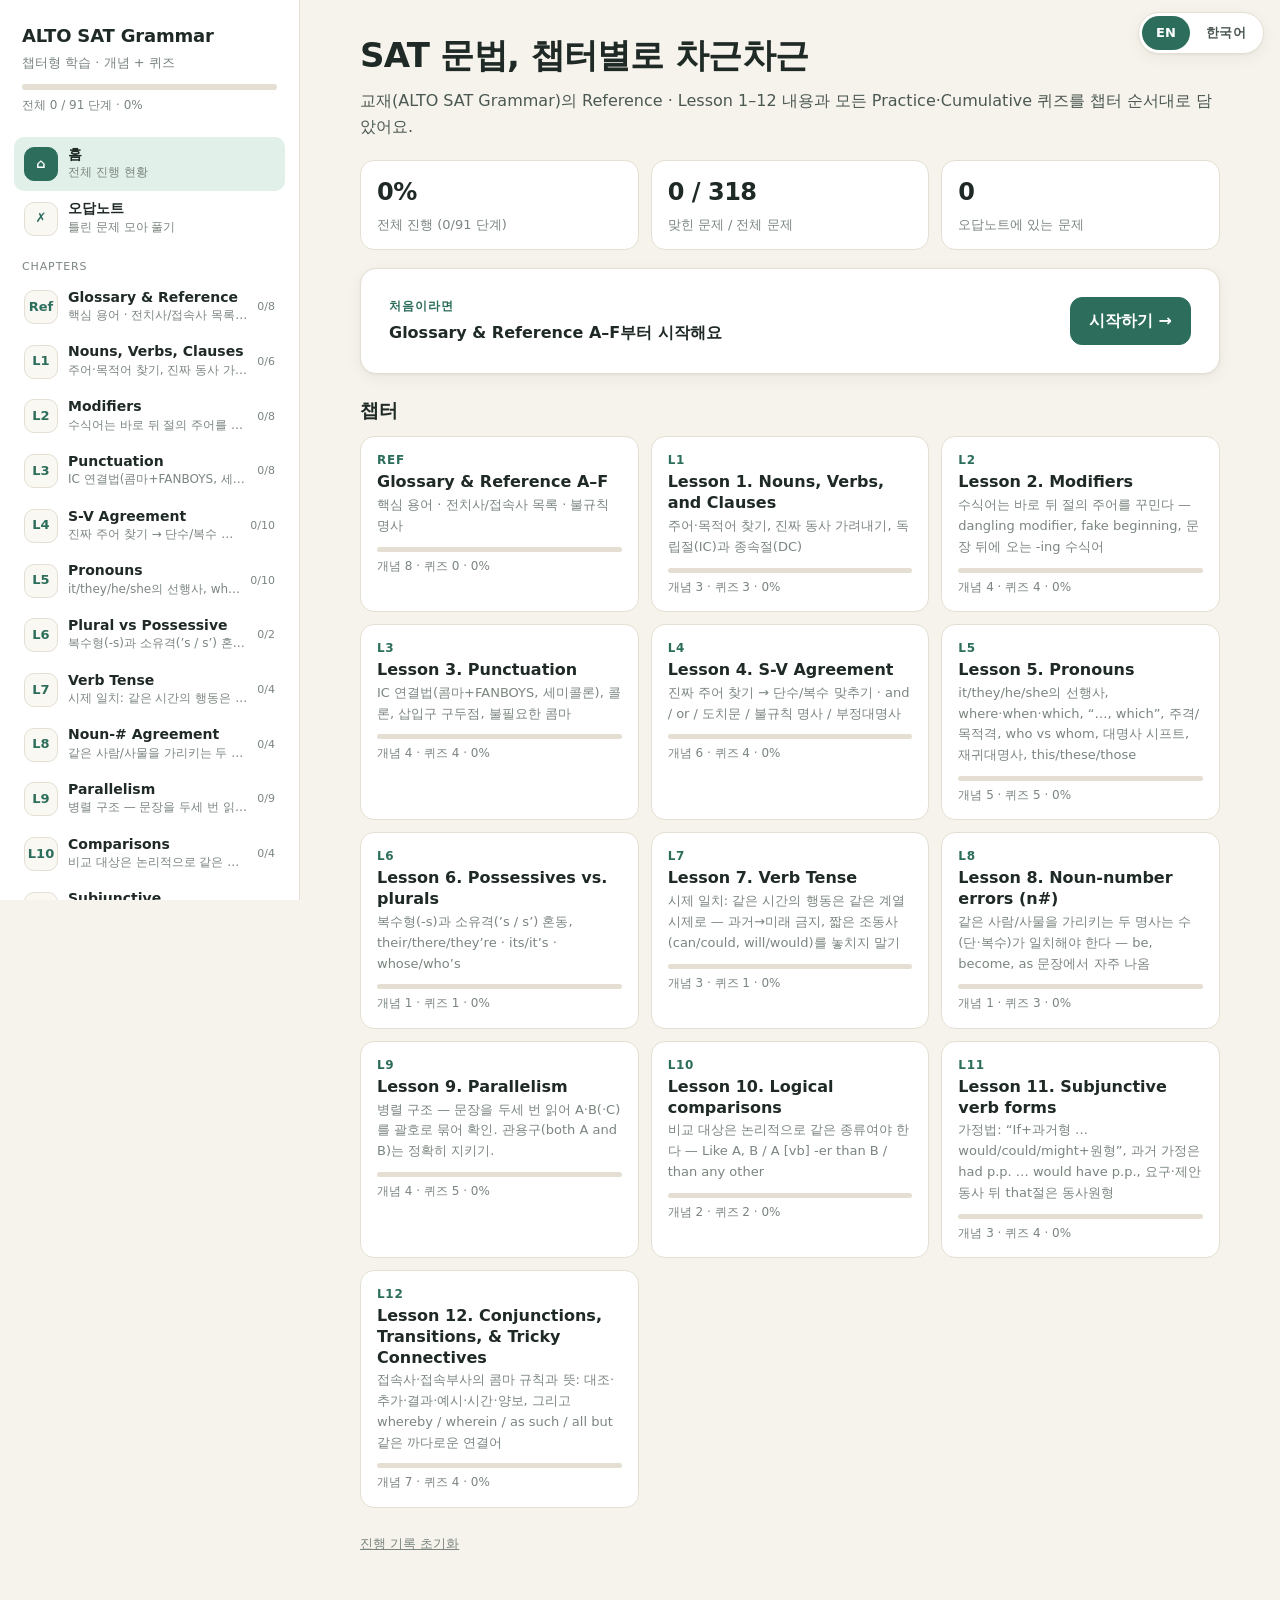
==== index.html @ e30b7791 "SAT 그래머 챕터형 학습 웹앱 추가 Reference·Lesson 1–12 개념 정리와 퀴즈 318문항, 오답노트, EN/한국어 전환.  Co-Authored-By: Claude" ====
<!doctype html>
<html lang="ko">
<head>
<meta charset="utf-8">
<meta name="viewport" content="width=device-width, initial-scale=1">
<title>ALTO SAT Grammar 챕터 학습</title>
<link rel="stylesheet" href="css/style.css">
</head>
<body>
<button id="menuBtn" class="menu-btn" aria-label="메뉴 열기">☰</button>
<div class="lang-toggle" id="langToggle" role="group" aria-label="언어 전환">
  <button type="button" data-lang="en" title="교재 원문 (영어)">EN</button>
  <button type="button" data-lang="ko" title="설명은 한국어, 예문은 영어 그대로">한국어</button>
</div>
<div class="scrim" id="scrim"></div>
<div class="app">
  <aside id="side" class="side" aria-label="챕터 목록"></aside>
  <main id="main" class="main" tabindex="-1"></main>
</div>

<script>window.SAT_DATA = { chapters: [], labels: {}, ko: {} };</script>
<script src="data/labels.js"></script>
<script src="data/ch00-ref.js"></script>
<script src="data/ch01.js"></script>
<script src="data/ch02.js"></script>
<script src="data/ch03.js"></script>
<script src="data/ch04.js"></script>
<script src="data/ch05.js"></script>
<script src="data/ch06.js"></script>
<script src="data/ch07.js"></script>
<script src="data/ch08.js"></script>
<script src="data/ch09.js"></script>
<script src="data/ch10.js"></script>
<script src="data/ch11.js"></script>
<script src="data/ch12.js"></script>
<script src="data/ko/ch00-ref.js"></script>
<script src="data/ko/ch01.js"></script>
<script src="data/ko/ch02.js"></script>
<script src="data/ko/ch03.js"></script>
<script src="data/ko/ch04.js"></script>
<script src="data/ko/ch05.js"></script>
<script src="data/ko/ch06.js"></script>
<script src="data/ko/ch07.js"></script>
<script src="data/ko/ch08.js"></script>
<script src="data/ko/ch09.js"></script>
<script src="data/ko/ch10.js"></script>
<script src="data/ko/ch11.js"></script>
<script src="data/ko/ch12.js"></script>
<script src="js/app.js"></script>
</body>
</html>
---- css/style.css ----
:root {
  --bg: #f6f3ec;
  --panel: #ffffff;
  --panel-2: #faf8f3;
  --ink: #1f2a26;
  --ink-2: #4b5852;
  --muted: #7b867f;
  --line: #e4dfd2;
  --accent: #2c6e5b;
  --accent-ink: #ffffff;
  --accent-soft: #e2f0ea;
  --ok: #1f8a4c;
  --ok-soft: #e1f3e8;
  --bad: #c0392b;
  --bad-soft: #fbe6e3;
  --hl: #fff1a6;
  --hl-o: #ffd9b3;
  --shadow: 0 1px 2px rgba(30, 40, 35, .06), 0 4px 16px rgba(30, 40, 35, .05);
  --serif: "Source Serif 4", "Noto Serif KR", Georgia, "Times New Roman", serif;
  --sans: "Pretendard", "Segoe UI", "Malgun Gothic", "Apple SD Gothic Neo", system-ui, sans-serif;
  --side-w: 300px;
}
@media (prefers-color-scheme: dark) {
  :root {
    --bg: #14181a;
    --panel: #1c2225;
    --panel-2: #20282b;
    --ink: #e8ece9;
    --ink-2: #b4beb8;
    --muted: #8a968f;
    --line: #2d3734;
    --accent: #5cc2a1;
    --accent-ink: #0d1a15;
    --accent-soft: #1d3a31;
    --ok: #55d08a;
    --ok-soft: #1a3a28;
    --bad: #ff8a7a;
    --bad-soft: #3e2220;
    --hl: #5b5420;
    --hl-o: #6a4524;
    --shadow: 0 1px 2px rgba(0,0,0,.3), 0 4px 16px rgba(0,0,0,.25);
  }
}

* { box-sizing: border-box; }
html, body { margin: 0; height: 100%; }
body {
  background: var(--bg);
  color: var(--ink);
  font-family: var(--sans);
  font-size: 16px;
  line-height: 1.6;
  -webkit-font-smoothing: antialiased;
}
button { font: inherit; color: inherit; cursor: pointer; }
a { color: var(--accent); }
a.tile, a.btn, a.rail-chip, a.nav-item { text-decoration: none; color: inherit; }
a.btn.primary { color: var(--accent-ink); }
a.rail-chip.cur { color: var(--accent-ink); }
a.rail-chip.done { color: var(--ok); }
a.rail-chip.cur.done { color: var(--accent-ink); }

.app { display: flex; min-height: 100vh; }

/* ───────── sidebar ───────── */
.side {
  width: var(--side-w);
  flex: none;
  position: sticky;
  top: 0;
  height: 100vh;
  overflow-y: auto;
  background: var(--panel);
  border-right: 1px solid var(--line);
  padding: 18px 14px 28px;
}
.brand { padding: 4px 8px 14px; }
.brand h1 { margin: 0; font-size: 18px; letter-spacing: -.01em; }
.brand p { margin: 2px 0 10px; color: var(--muted); font-size: 13px; }
.total-bar { height: 6px; background: var(--line); border-radius: 99px; overflow: hidden; }
.total-bar span { display: block; height: 100%; background: var(--accent); border-radius: 99px; transition: width .3s; }
.total-txt { font-size: 12px; color: var(--muted); margin-top: 6px; }

.nav-list { list-style: none; margin: 8px 0 0; padding: 0; }
.nav-item {
  display: flex; align-items: center; gap: 10px;
  width: 100%;
  padding: 9px 10px;
  border: 0; background: transparent;
  border-radius: 10px;
  text-align: left;
  color: var(--ink);
  text-decoration: none;
}
.nav-item:hover { background: var(--panel-2); }
.nav-item.active { background: var(--accent-soft); }
.nav-badge {
  flex: none;
  width: 34px; height: 34px;
  display: grid; place-items: center;
  border-radius: 10px;
  background: var(--panel-2);
  border: 1px solid var(--line);
  font-weight: 700; font-size: 13px;
  color: var(--accent);
}
.nav-item.active .nav-badge { background: var(--accent); color: var(--accent-ink); border-color: var(--accent); }
.nav-txt { min-width: 0; flex: 1; }
.nav-txt b { display: block; font-size: 14px; line-height: 1.25; font-weight: 600; }
.nav-txt small { display: block; color: var(--muted); font-size: 12px; white-space: nowrap; overflow: hidden; text-overflow: ellipsis; }
.nav-prog { font-size: 11px; color: var(--muted); font-variant-numeric: tabular-nums; }
.nav-item.done .nav-prog { color: var(--ok); font-weight: 700; }
.nav-sep { margin: 12px 8px 4px; font-size: 11px; letter-spacing: .08em; color: var(--muted); text-transform: uppercase; }
.pill-count { background: var(--bad); color: #fff; border-radius: 99px; padding: 0 7px; font-size: 11px; font-weight: 700; line-height: 18px; }

/* ───────── main ───────── */
.main { flex: 1; min-width: 0; padding: 28px clamp(16px, 4vw, 48px) 80px; outline: none; }
.wrap { max-width: 860px; margin: 0 auto; }

h2.ch-title { margin: 0; font-size: clamp(22px, 3.2vw, 30px); letter-spacing: -.02em; line-height: 1.25; }
.ch-sub { color: var(--ink-2); margin: 4px 0 0; }
.ch-no { display: block; font-size: 12px; font-weight: 700; letter-spacing: .08em; color: var(--accent); text-transform: uppercase; margin-bottom: 4px; }

.rail { display: flex; flex-wrap: wrap; gap: 6px; margin: 18px 0 22px; padding: 10px; background: var(--panel); border: 1px solid var(--line); border-radius: 14px; }
.rail-chip {
  display: inline-flex; align-items: center; gap: 6px;
  padding: 6px 11px;
  border-radius: 99px;
  border: 1px solid var(--line);
  background: var(--panel-2);
  font-size: 13px;
  color: var(--ink-2);
  white-space: nowrap;
}
.rail-chip:hover { border-color: var(--accent); }
.rail-chip.quiz { font-weight: 600; }
.rail-chip.quiz::before { content: "✎"; font-size: 12px; }
.rail-chip.done { color: var(--ok); border-color: color-mix(in srgb, var(--ok) 40%, var(--line)); }
.rail-chip.done::after { content: "✓"; font-weight: 800; }
.rail-chip.cur { background: var(--accent); color: var(--accent-ink); border-color: var(--accent); }
.rail-chip.cur::after { color: var(--accent-ink); }

.card { background: var(--panel); border: 1px solid var(--line); border-radius: 16px; padding: clamp(16px, 3vw, 28px); box-shadow: var(--shadow); }
.part-title { margin: 0 0 6px; font-size: clamp(19px, 2.6vw, 24px); letter-spacing: -.01em; line-height: 1.3; }
.page-ref { font-size: 12px; color: var(--muted); margin-bottom: 14px; }

.tldr { background: var(--accent-soft); border-radius: 12px; padding: 10px 14px; margin: 12px 0 18px; font-size: 15px; }
.tldr b { color: var(--accent); margin-right: 6px; }

/* ───────── content blocks ───────── */
.content p { margin: 0 0 12px; font-family: var(--serif); font-size: 17px; line-height: 1.7; }
.content h3 { margin: 24px 0 8px; font-size: 17px; font-family: var(--sans); color: var(--accent); }
.content h4 { margin: 16px 0 6px; font-size: 15px; font-family: var(--sans); color: var(--ink-2); }
.content ul, .content ol { font-family: var(--serif); font-size: 17px; line-height: 1.65; margin: 0 0 12px; padding-left: 22px; }
.content li { margin: 3px 0; }
.content mark { background: var(--hl); color: inherit; padding: 0 2px; border-radius: 3px; }
.content mark.o { background: var(--hl-o); }
.content u { text-decoration-thickness: 1.5px; text-underline-offset: 3px; }
.content s { text-decoration-thickness: 1.5px; opacity: .8; }
.content .circ { border: 1.5px solid var(--ink-2); border-radius: 99px; padding: 0 5px; }
.content .bx { border: 1.5px solid var(--ink-2); border-radius: 4px; padding: 0 4px; }
.content .tag { font-family: var(--sans); font-size: 11px; font-weight: 700; padding: 1px 7px; border-radius: 99px; background: var(--panel-2); border: 1px solid var(--line); color: var(--ink-2); white-space: nowrap; }
.content .tag.ok { color: var(--ok); background: var(--ok-soft); border-color: transparent; }
.content .tag.err { color: var(--bad); background: var(--bad-soft); border-color: transparent; }
.content .sm { font-size: 14px; color: var(--ink-2); }

.ex { display: flex; gap: 12px; margin: 10px 0 14px; padding: 10px 14px; background: var(--panel-2); border: 1px solid var(--line); border-left: 4px solid var(--accent); border-radius: 10px; }
.ex-label { flex: none; font-family: var(--sans); font-size: 12px; font-weight: 800; color: var(--accent); padding-top: 4px; min-width: 34px; }
.ex-lines { flex: 1; min-width: 0; }
.ex-line { display: flex; justify-content: space-between; gap: 10px; align-items: baseline; font-family: var(--serif); font-size: 17px; line-height: 1.6; padding: 2px 0; }
.ex-line .tag { flex: 0 1 40%; white-space: normal; border-radius: 10px; font-weight: 600; line-height: 1.4; padding: 3px 9px; }
.ex-line > span:first-child { min-width: 0; }

.callout { margin: 14px 0; padding: 11px 15px; border-radius: 12px; font-family: var(--serif); font-size: 16.5px; line-height: 1.65; background: var(--panel-2); border: 1px solid var(--line); }
.callout.warn { background: var(--bad-soft); border-color: transparent; }
.callout.tip { background: var(--accent-soft); border-color: transparent; }
.callout.rule { background: var(--hl); border-color: transparent; }
.callout .callout-t { display: block; font-family: var(--sans); font-size: 12px; font-weight: 800; letter-spacing: .06em; text-transform: uppercase; margin-bottom: 3px; opacity: .75; }

.rulebox { margin: 14px 0; padding: 12px 16px; border: 2px solid var(--ink-2); border-radius: 10px; font-family: var(--serif); font-size: 16.5px; }
.rulebox > :last-child { margin-bottom: 0; }

.wordgrid { margin: 10px 0 16px; }
.wordgrid .wg-title { font-family: var(--sans); font-size: 13px; font-weight: 700; color: var(--ink-2); margin-bottom: 6px; }
.wordgrid .wg-cols { display: grid; grid-template-columns: repeat(auto-fill, minmax(190px, 1fr)); gap: 3px 18px; font-family: var(--serif); font-size: 16.5px; }
.wordgrid .wg-cols div { padding: 1px 0; border-bottom: 1px dotted var(--line); }
.wordgrid .wg-cols div.hl { background: var(--hl); border-radius: 3px; }

.tbl-wrap { overflow-x: auto; margin: 12px 0 16px; }
table.tbl { border-collapse: collapse; width: 100%; font-family: var(--serif); font-size: 16px; }
.tbl th, .tbl td { border: 1px solid var(--line); padding: 7px 11px; text-align: left; vertical-align: top; }
.tbl th { background: var(--panel-2); font-family: var(--sans); font-size: 13px; }
.tbl td.hl { background: var(--hl); }

.tree { margin: 14px 0 18px; font-family: var(--sans); font-size: 14.5px; }
.tree-title { font-weight: 700; margin-bottom: 8px; color: var(--ink-2); }
.tnode { margin: 6px 0; }
.tq { display: inline-block; padding: 7px 12px; background: var(--panel-2); border: 1.5px solid var(--ink-2); border-radius: 9px; max-width: 100%; }
.tq i { color: var(--muted); }
.tres { display: inline-block; padding: 7px 12px; border-radius: 9px; background: var(--accent-soft); border: 1.5px solid var(--accent); max-width: 100%; }
.tres.bad { background: var(--bad-soft); border-color: var(--bad); }
.tres.good { background: var(--ok-soft); border-color: var(--ok); }
.tbranches { margin: 4px 0 0 14px; padding-left: 14px; border-left: 2px solid var(--line); }
.tbr { margin: 6px 0; display: flex; gap: 8px; align-items: flex-start; }
.tlabel { flex: none; font-size: 11px; font-weight: 800; letter-spacing: .04em; padding: 1px 8px; border-radius: 99px; background: var(--ink-2); color: var(--panel); margin-top: 8px; }
.tlabel.y { background: var(--ok); }
.tlabel.n { background: var(--bad); }
.tbr-body { flex: 1; min-width: 0; }

/* ───────── buttons ───────── */
.btn {
  display: inline-flex; align-items: center; justify-content: center; gap: 6px;
  padding: 10px 18px;
  border-radius: 12px;
  border: 1px solid var(--line);
  background: var(--panel);
  font-weight: 600;
  min-height: 44px;
}
.btn:hover { border-color: var(--accent); }
.btn.primary { background: var(--accent); color: var(--accent-ink); border-color: var(--accent); }
.btn.primary:hover { filter: brightness(1.08); }
.btn.ghost { background: transparent; }
.btn[disabled] { opacity: .45; cursor: not-allowed; }
.pager { display: flex; justify-content: space-between; gap: 10px; margin-top: 22px; flex-wrap: wrap; }

/* ───────── quiz ───────── */
.q-instr { font-family: var(--serif); font-size: 16.5px; background: var(--panel-2); border: 1px solid var(--line); border-radius: 12px; padding: 12px 16px; margin: 10px 0 14px; }
.q-instr .ko { font-family: var(--sans); font-size: 14px; color: var(--ink-2); margin-top: 6px; }
.legend { margin: 10px 0; font-size: 14px; }
.legend summary { cursor: pointer; color: var(--accent); font-weight: 600; }
.legend dl { margin: 8px 0 0; display: grid; grid-template-columns: max-content 1fr; gap: 4px 14px; }
.legend dt { font-weight: 800; font-family: var(--sans); }
.legend dd { margin: 0; color: var(--ink-2); }
.q-example { font-family: var(--serif); font-size: 16px; border-left: 4px solid var(--hl-o); padding: 6px 12px; margin: 10px 0; background: var(--panel-2); border-radius: 0 10px 10px 0; }
.q-example .tag { font-family: var(--sans); font-size: 12px; font-weight: 800; background: var(--accent); color: var(--accent-ink); padding: 1px 8px; border-radius: 99px; margin-right: 6px; }
.q-example .why { display: block; font-family: var(--sans); font-size: 13.5px; color: var(--ink-2); margin-top: 3px; }

.qbar { height: 6px; border-radius: 99px; background: var(--line); overflow: hidden; margin: 14px 0 16px; }
.qbar span { display: block; height: 100%; background: var(--accent); transition: width .25s; }
.q-meta { display: flex; justify-content: space-between; color: var(--muted); font-size: 13px; }
.qcard { background: var(--panel-2); border: 1px solid var(--line); border-radius: 14px; padding: 18px 20px; margin: 10px 0 14px; display: flex; gap: 14px; }
.qnum { flex: none; width: 32px; height: 32px; border-radius: 50%; background: var(--accent); color: var(--accent-ink); display: grid; place-items: center; font-weight: 800; font-size: 14px; }
.qtext { font-family: var(--serif); font-size: clamp(17px, 2.2vw, 20px); line-height: 1.7; min-width: 0; }
.qtext u { text-underline-offset: 3px; }
.opts { display: flex; flex-wrap: wrap; gap: 8px; }
.opt {
  min-width: 74px;
  padding: 10px 16px;
  border-radius: 12px;
  border: 1.5px solid var(--line);
  background: var(--panel);
  font-weight: 700;
  font-size: 16px;
  display: inline-flex; align-items: center; gap: 8px;
}
.opt kbd { font-family: var(--sans); font-size: 11px; color: var(--muted); border: 1px solid var(--line); border-radius: 5px; padding: 0 5px; }
.opt:hover:not([disabled]) { border-color: var(--accent); background: var(--accent-soft); }
.opt.correct { border-color: var(--ok); background: var(--ok-soft); color: var(--ok); }
.opt.wrong { border-color: var(--bad); background: var(--bad-soft); color: var(--bad); }
.opt[disabled] { cursor: default; }
.feedback { margin-top: 14px; padding: 12px 16px; border-radius: 12px; border: 1px solid transparent; }
.feedback.ok { background: var(--ok-soft); border-color: color-mix(in srgb, var(--ok) 40%, transparent); }
.feedback.bad { background: var(--bad-soft); border-color: color-mix(in srgb, var(--bad) 40%, transparent); }
.feedback .fb-h { font-weight: 800; margin-bottom: 2px; }
.feedback.ok .fb-h { color: var(--ok); }
.feedback.bad .fb-h { color: var(--bad); }
.feedback .fb-why { font-size: 15px; color: var(--ink); }
.feedback .fb-reveal { font-family: var(--serif); font-size: 17px; margin: 6px 0; }
.q-actions { display: flex; justify-content: flex-end; gap: 10px; margin-top: 14px; flex-wrap: wrap; }

.score-ring { display: flex; align-items: center; gap: 18px; margin: 8px 0 14px; flex-wrap: wrap; }
.score-big { font-size: 44px; font-weight: 800; letter-spacing: -.02em; color: var(--accent); line-height: 1; }
.score-big small { font-size: 18px; color: var(--muted); font-weight: 600; }
.review { list-style: none; margin: 10px 0 0; padding: 0; display: grid; gap: 8px; }
.review li { padding: 10px 14px; border-radius: 12px; border: 1px solid var(--line); background: var(--panel-2); font-family: var(--serif); font-size: 15.5px; }
.review li.bad { border-left: 4px solid var(--bad); }
.review li.ok { border-left: 4px solid var(--ok); }
.review .rv-meta { font-family: var(--sans); font-size: 12.5px; color: var(--ink-2); margin-top: 3px; }
.review .rv-n { font-family: var(--sans); font-weight: 800; color: var(--muted); margin-right: 6px; }
.start-box { display: flex; align-items: center; justify-content: space-between; gap: 14px; flex-wrap: wrap; margin-top: 14px; }
.best { color: var(--muted); font-size: 14px; }

/* ───────── home ───────── */
.home-hero { margin-bottom: 20px; }
.home-hero h2 { margin: 0 0 6px; font-size: clamp(24px, 3.6vw, 34px); letter-spacing: -.02em; }
.home-hero p { margin: 0; color: var(--ink-2); }
.cont-card { display: flex; align-items: center; justify-content: space-between; gap: 14px; flex-wrap: wrap; margin: 18px 0; }
.grid { display: grid; grid-template-columns: repeat(auto-fill, minmax(240px, 1fr)); gap: 12px; }
.tile { text-align: left; padding: 14px 16px; border-radius: 14px; background: var(--panel); border: 1px solid var(--line); display: block; }
.tile:hover { border-color: var(--accent); box-shadow: var(--shadow); }
.tile .t-no { font-size: 12px; font-weight: 800; color: var(--accent); letter-spacing: .06em; text-transform: uppercase; }
.tile .t-ti { font-weight: 700; margin: 2px 0 2px; line-height: 1.3; }
.tile .t-ko { color: var(--muted); font-size: 13px; min-height: 20px; }
.tile .t-bar { height: 5px; background: var(--line); border-radius: 99px; margin-top: 10px; overflow: hidden; }
.tile .t-bar span { display: block; height: 100%; background: var(--accent); }
.tile .t-meta { font-size: 12px; color: var(--muted); margin-top: 5px; }
.stat-row { display: flex; gap: 12px; flex-wrap: wrap; margin: 10px 0 0; }
.stat { flex: 1; min-width: 130px; padding: 12px 16px; background: var(--panel); border: 1px solid var(--line); border-radius: 14px; }
.stat b { display: block; font-size: 24px; letter-spacing: -.02em; }
.stat span { font-size: 13px; color: var(--muted); }
.reset-link { background: none; border: 0; color: var(--muted); text-decoration: underline; font-size: 13px; margin-top: 26px; padding: 0; }

.empty { text-align: center; color: var(--muted); padding: 40px 10px; }

/* ───────── language toggle ───────── */
.lang-toggle {
  position: fixed; top: 12px; right: 16px; z-index: 41;
  display: flex; gap: 2px; padding: 3px;
  background: var(--panel); border: 1px solid var(--line);
  border-radius: 99px; box-shadow: var(--shadow);
}
.lang-toggle button {
  border: 0; background: transparent; color: var(--ink-2);
  padding: 6px 14px; min-height: 34px; border-radius: 99px;
  font-size: 13px; font-weight: 700; letter-spacing: .02em;
}
.lang-toggle button:hover { color: var(--ink); }
.lang-toggle button.on { background: var(--accent); color: var(--accent-ink); }

/* ───────── mobile ───────── */
.menu-btn { display: none; }
.scrim { display: none; }
@media (max-width: 860px) {
  .menu-btn {
    display: grid; place-items: center;
    position: fixed; top: 10px; left: 10px; z-index: 40;
    width: 44px; height: 44px; border-radius: 12px;
    border: 1px solid var(--line); background: var(--panel);
    font-size: 20px; box-shadow: var(--shadow);
  }
  .side {
    position: fixed; z-index: 50; left: 0; top: 0; bottom: 0;
    width: min(86vw, 320px);
    transform: translateX(-102%);
    transition: transform .22s;
    box-shadow: var(--shadow);
  }
  body.nav-open .side { transform: none; }
  body.nav-open .scrim { display: block; position: fixed; inset: 0; background: rgba(0,0,0,.35); z-index: 45; }
  .main { padding-top: 66px; }
  .ex { flex-direction: column; gap: 4px; }
  .ex-line { flex-wrap: wrap; }
}
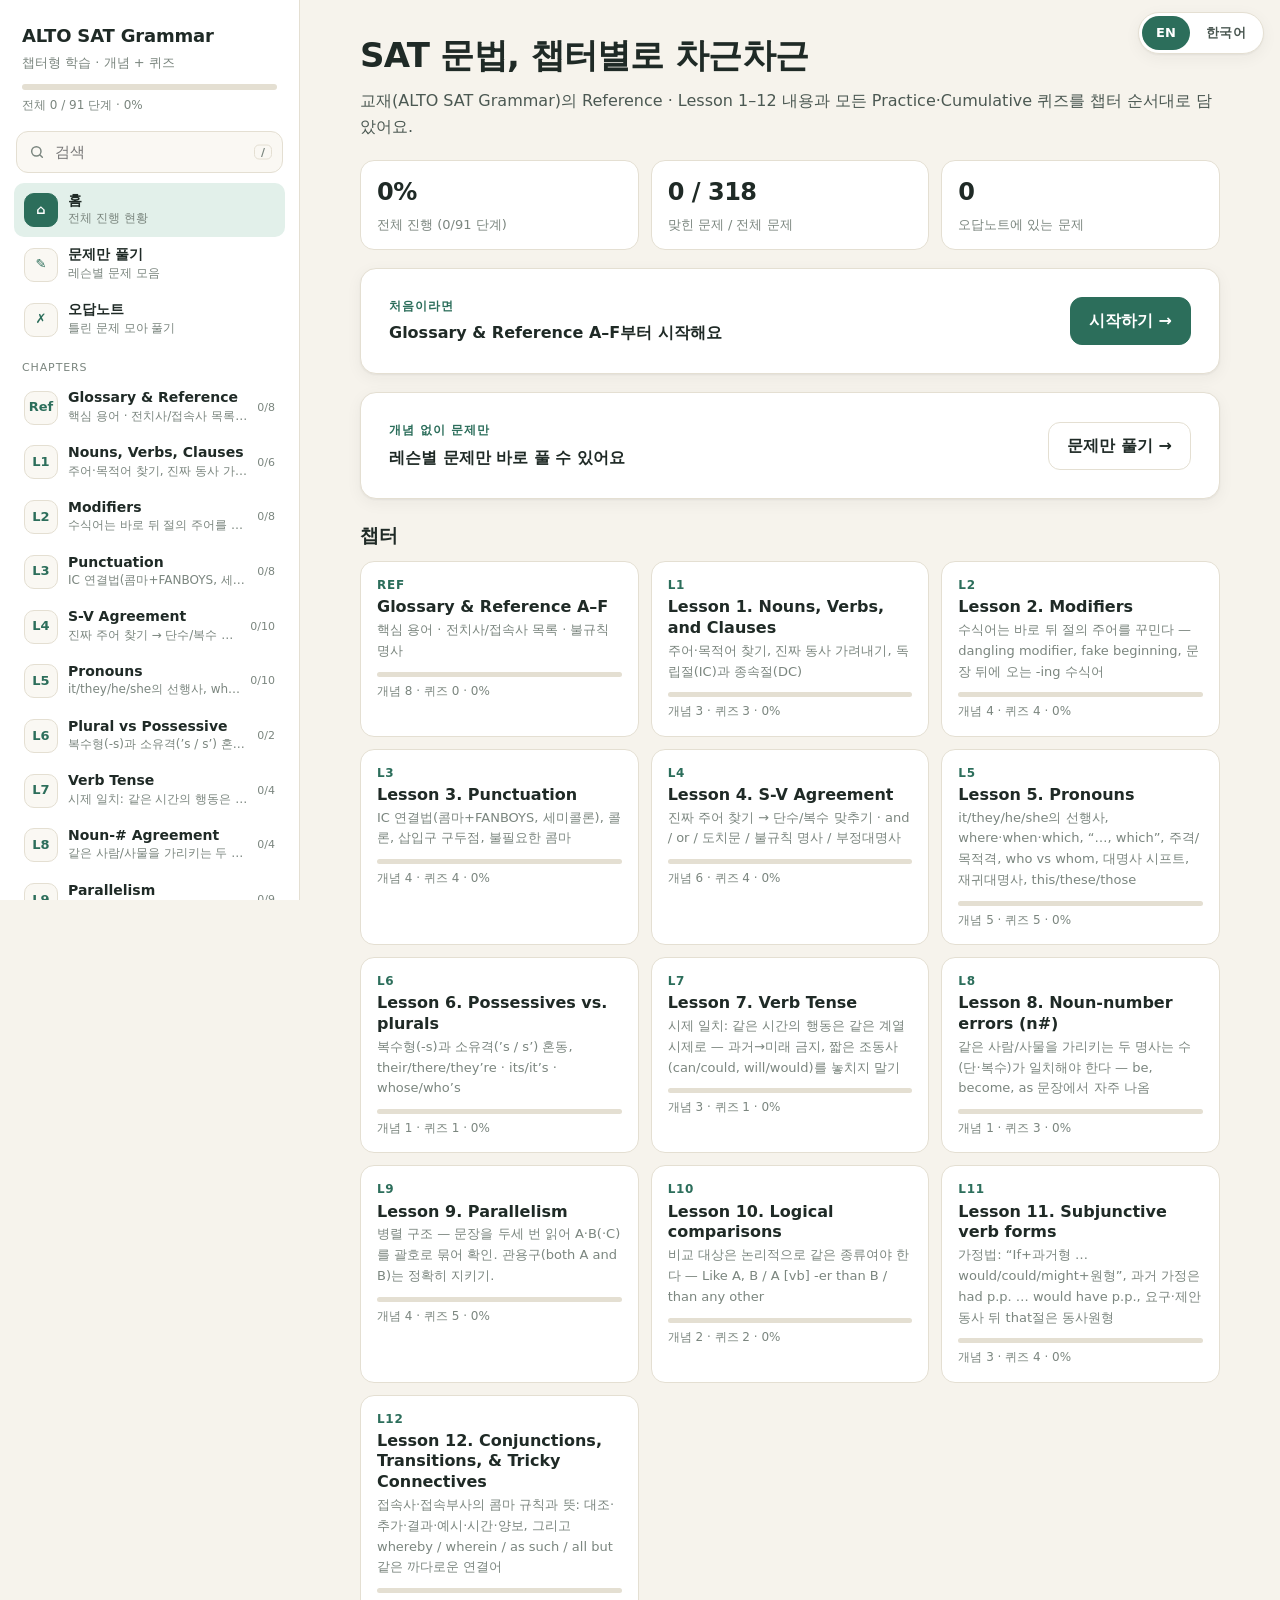
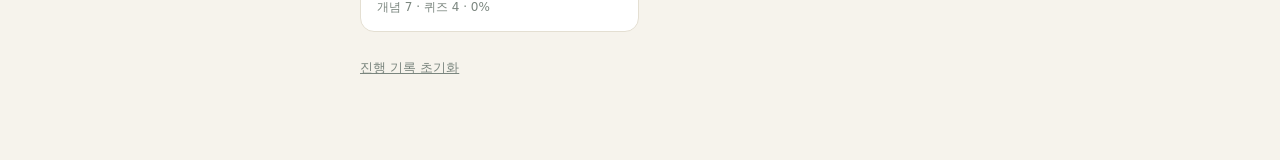
==== commit 28400c4b: "검색 기능 추가 개념 본문·문제 문장·해설을 영어/한국어 구분 없이 검색하고, 결과를 누르면 해당 단계의 해당 위치로 이동해 검색어를 표시. 사이드바 검색창(/ 키), 모바일은 상" ====
--- a/index.html
+++ b/index.html
@@ -4,7 +4,7 @@
 <meta charset="utf-8">
 <meta name="viewport" content="width=device-width, initial-scale=1">
 <title>ALTO SAT Grammar 챕터 학습</title>
-<link rel="stylesheet" href="css/style.css">
+<link rel="stylesheet" href="css/style.css?v=3">
 </head>
 <body>
 <button id="menuBtn" class="menu-btn" aria-label="메뉴 열기">☰</button>
@@ -46,6 +46,6 @@
 <script src="data/ko/ch10.js"></script>
 <script src="data/ko/ch11.js"></script>
 <script src="data/ko/ch12.js"></script>
-<script src="js/app.js"></script>
+<script src="js/app.js?v=3"></script>
 </body>
 </html>
--- a/css/style.css
+++ b/css/style.css
@@ -303,6 +303,117 @@
 
 .empty { text-align: center; color: var(--muted); padding: 40px 10px; }
 
+/* ───────── practice-only space (문제만 풀기) ───────── */
+[hidden] { display: none !important; }
+.back-link { display: inline-block; color: var(--ink-2); text-decoration: none; font-size: 14px; padding: 4px 0; }
+.back-link:hover { color: var(--accent); }
+.pr-main { margin-top: 18px; }
+.pr-actions { display: flex; gap: 10px; flex-wrap: wrap; }
+.btn.big { min-height: 50px; padding: 12px 22px; font-size: 16px; flex: 1 1 260px; }
+.switch { display: inline-flex; align-items: center; gap: 10px; margin-top: 16px; cursor: pointer; user-select: none; position: relative; }
+.switch input { position: absolute; opacity: 0; width: 1px; height: 1px; }
+.switch .track { position: relative; flex: none; width: 44px; height: 26px; border-radius: 99px; background: var(--line); transition: background .15s; }
+.switch .track::after { content: ""; position: absolute; top: 3px; left: 3px; width: 20px; height: 20px; border-radius: 50%; background: #fff; box-shadow: 0 1px 3px rgba(0,0,0,.25); transition: transform .15s; }
+.switch input:checked + .track { background: var(--accent); }
+.switch input:checked + .track::after { transform: translateX(18px); }
+.switch input:focus-visible + .track { outline: 2px solid var(--accent); outline-offset: 2px; }
+.switch .sw-t { font-size: 15px; font-weight: 600; }
+.pr-sets { margin-top: 14px; padding-top: 8px; padding-bottom: 8px; }
+.pr-h { margin: 8px 0 2px; font-size: 14px; color: var(--ink-2); }
+.set-row { display: flex; align-items: center; justify-content: space-between; gap: 14px; padding: 13px 2px; border-bottom: 1px solid var(--line); }
+.set-row:last-child { border-bottom: 0; }
+.set-t { min-width: 0; flex: 1; }
+.set-row .btn { flex: none; white-space: nowrap; min-width: 64px; }
+.set-t b { display: block; line-height: 1.35; }
+.set-t small { color: var(--muted); font-size: 13px; }
+.pr-top { display: flex; align-items: center; justify-content: space-between; gap: 10px; margin-bottom: 10px; }
+.pr-top .btn { min-height: 34px; padding: 4px 14px; font-size: 14px; }
+.q-instr-d { margin: 8px 0 12px; border: 1px solid var(--line); border-radius: 12px; background: var(--panel-2); padding: 2px 14px; }
+.q-instr-d > summary { cursor: pointer; padding: 9px 0; font-size: 14px; font-weight: 600; color: var(--accent); }
+.q-instr-d[open] > summary { border-bottom: 1px dashed var(--line); margin-bottom: 8px; }
+.q-instr-d .q-instr { margin: 0 0 8px; background: transparent; border: 0; padding: 0; }
+.q-instr-d .q-example { margin: 8px 0; }
+.q-instr-d .legend { margin: 6px 0 10px; }
+
+/* ───────── interactive marking (tap words: underline / cross out / circle) ───────── */
+.mk-hint { font-size: 14px; color: var(--ink-2); margin: 2px 0 10px; }
+.tools { display: flex; flex-wrap: wrap; gap: 8px; margin: 0 0 14px; }
+.tool {
+  display: inline-flex; align-items: center; gap: 8px;
+  padding: 8px 14px; min-height: 44px; border-radius: 12px;
+  border: 1.5px solid var(--line); background: var(--panel);
+  font-weight: 700; font-size: 14px;
+}
+.tool:hover:not([disabled]) { border-color: var(--accent); }
+.tool.on { border-color: var(--accent); background: var(--accent-soft); color: var(--accent); }
+.tool.plain { border-style: dashed; font-weight: 600; color: var(--ink-2); }
+.tool[disabled] { opacity: .4; cursor: default; }
+.tool kbd { font-family: var(--sans); font-size: 11px; color: var(--muted); border: 1px solid var(--line); border-radius: 5px; padding: 0 5px; font-weight: 600; }
+.tool .sw { font-family: var(--serif); font-size: 17px; line-height: 1.2; }
+.tool .sw.u { text-decoration: underline; text-decoration-thickness: 2.5px; text-underline-offset: 3px; }
+.tool .sw.s { text-decoration: line-through; text-decoration-thickness: 2.5px; }
+.tool .sw.v { border: 2px solid currentColor; border-radius: 99px; padding: 0 7px; font-size: 14px; }
+.qtext.tok { line-height: 2.25; }
+.qtext .w {
+  --mk: var(--accent);
+  display: inline; cursor: pointer; border-radius: 4px; padding: 3px 1px;
+  -webkit-tap-highlight-color: transparent; user-select: none; -webkit-user-select: none;
+}
+.qtext:not(.graded) .w:hover { background: var(--accent-soft); }
+.qtext.graded .w { cursor: default; }
+.qtext .w.mk-S { text-decoration: underline; text-decoration-color: var(--mk); text-decoration-thickness: 3px; text-underline-offset: 6px; }
+.qtext .w.mk-O { text-decoration: line-through; text-decoration-color: var(--mk); text-decoration-thickness: 3px; }
+.qtext .w.mk-V { --bs: solid; padding: 2px 4px; border-top: 2.5px var(--bs) var(--mk); border-bottom: 2.5px var(--bs) var(--mk); }
+.qtext .w.mk-V.v-s { border-left: 2.5px var(--bs) var(--mk); border-radius: 99px 0 0 99px; }
+.qtext .w.mk-V.v-e { border-right: 2.5px var(--bs) var(--mk); border-radius: 0 99px 99px 0; }
+.qtext .w.mk-V.v-s.v-e { border-radius: 99px; }
+.qtext .w.is-ok { --mk: var(--ok); }
+.qtext .w.is-bad { --mk: var(--bad); }
+.qtext .w.is-miss { --mk: #d9822b; text-decoration-style: dashed; }
+.qtext .w.mk-V.is-miss { --bs: dashed; }
+.mk-legend { display: flex; flex-wrap: wrap; gap: 14px; font-size: 13px; color: var(--ink-2); margin: 10px 0 2px; }
+.mk-legend .lg::before { content: ""; display: inline-block; width: 18px; height: 0; border-top: 3px solid var(--ok); margin-right: 6px; vertical-align: middle; }
+.mk-legend .lg.bad::before { border-top-color: var(--bad); }
+.mk-legend .lg.miss::before { border-top: 3px dashed #d9822b; }
+
+/* ───────── search ───────── */
+.sb-search { position: relative; margin: 2px 2px 10px; }
+.sb-search .ico { position: absolute; left: 13px; top: 50%; transform: translateY(-50%); color: var(--muted); pointer-events: none; }
+.sb-search input {
+  width: 100%; height: 42px; padding: 0 36px 0 38px;
+  border: 1px solid var(--line); border-radius: 12px;
+  background: var(--panel-2); color: var(--ink);
+  font: inherit; font-size: 14.5px; outline: none; -webkit-appearance: none; appearance: none;
+}
+.sb-search input:focus { border-color: var(--accent); box-shadow: 0 0 0 3px var(--accent-soft); }
+.sb-search kbd {
+  position: absolute; right: 11px; top: 50%; transform: translateY(-50%);
+  font: 600 11px var(--sans); color: var(--muted);
+  border: 1px solid var(--line); border-radius: 5px; padding: 0 6px; pointer-events: none;
+}
+.sb-search input:focus ~ kbd, .sb-search input:not(:placeholder-shown) ~ kbd { display: none; }
+.search-btn { display: none; }
+.chips { display: flex; flex-wrap: wrap; gap: 8px; margin-top: 18px; }
+.sr-group { margin-top: 22px; }
+.sr-group h3 { margin: 0 0 8px; font-size: 15px; color: var(--ink-2); }
+.sr-group h3 span { font-weight: 400; color: var(--muted); margin-left: 4px; }
+.sr { background: var(--panel); border: 1px solid var(--line); border-radius: 14px; margin: 8px 0; overflow: hidden; }
+.sr:hover { border-color: var(--accent); }
+.sr-link { display: block; padding: 12px 16px; text-decoration: none; color: inherit; }
+.sr-path { display: block; font-size: 12.5px; font-weight: 700; color: var(--accent); margin-bottom: 3px; }
+.sr-snip { display: block; font-family: var(--serif); font-size: 16px; line-height: 1.6; overflow-wrap: anywhere; }
+.sr-d { border-top: 1px dashed var(--line); padding: 0 16px; }
+.sr-d summary { cursor: pointer; font-size: 13px; font-weight: 600; color: var(--ink-2); padding: 9px 0; }
+.sr-ans { padding: 0 0 12px; font-family: var(--serif); font-size: 15.5px; line-height: 1.6; }
+.sr-why { font: 14px/1.55 var(--sans); color: var(--ink-2); margin-top: 4px; }
+.sr-more { color: var(--muted); font-size: 13px; padding: 4px 2px; }
+mark.sh, .content mark.sh { background: var(--hl-o); color: inherit; border-radius: 3px; padding: 0 1px; }
+.blk.hit { border-radius: 10px; animation: hitflash 2.6s ease-out 1; }
+@keyframes hitflash {
+  0%, 35% { background: var(--hl); box-shadow: 0 0 0 6px var(--hl); }
+  100% { background: transparent; box-shadow: 0 0 0 6px transparent; }
+}
+
 /* ───────── language toggle ───────── */
 .lang-toggle {
   position: fixed; top: 12px; right: 16px; z-index: 41;
@@ -329,6 +440,14 @@
     border: 1px solid var(--line); background: var(--panel);
     font-size: 20px; box-shadow: var(--shadow);
   }
+  .search-btn {
+    display: grid; place-items: center;
+    position: fixed; top: 10px; left: 62px; z-index: 40;
+    width: 44px; height: 44px; border-radius: 12px;
+    border: 1px solid var(--line); background: var(--panel); color: var(--ink-2);
+    box-shadow: var(--shadow);
+  }
+  .sb-search input { font-size: 16px; }  /* 16px stops iOS from zooming the page on focus */
   .side {
     position: fixed; z-index: 50; left: 0; top: 0; bottom: 0;
     width: min(86vw, 320px);
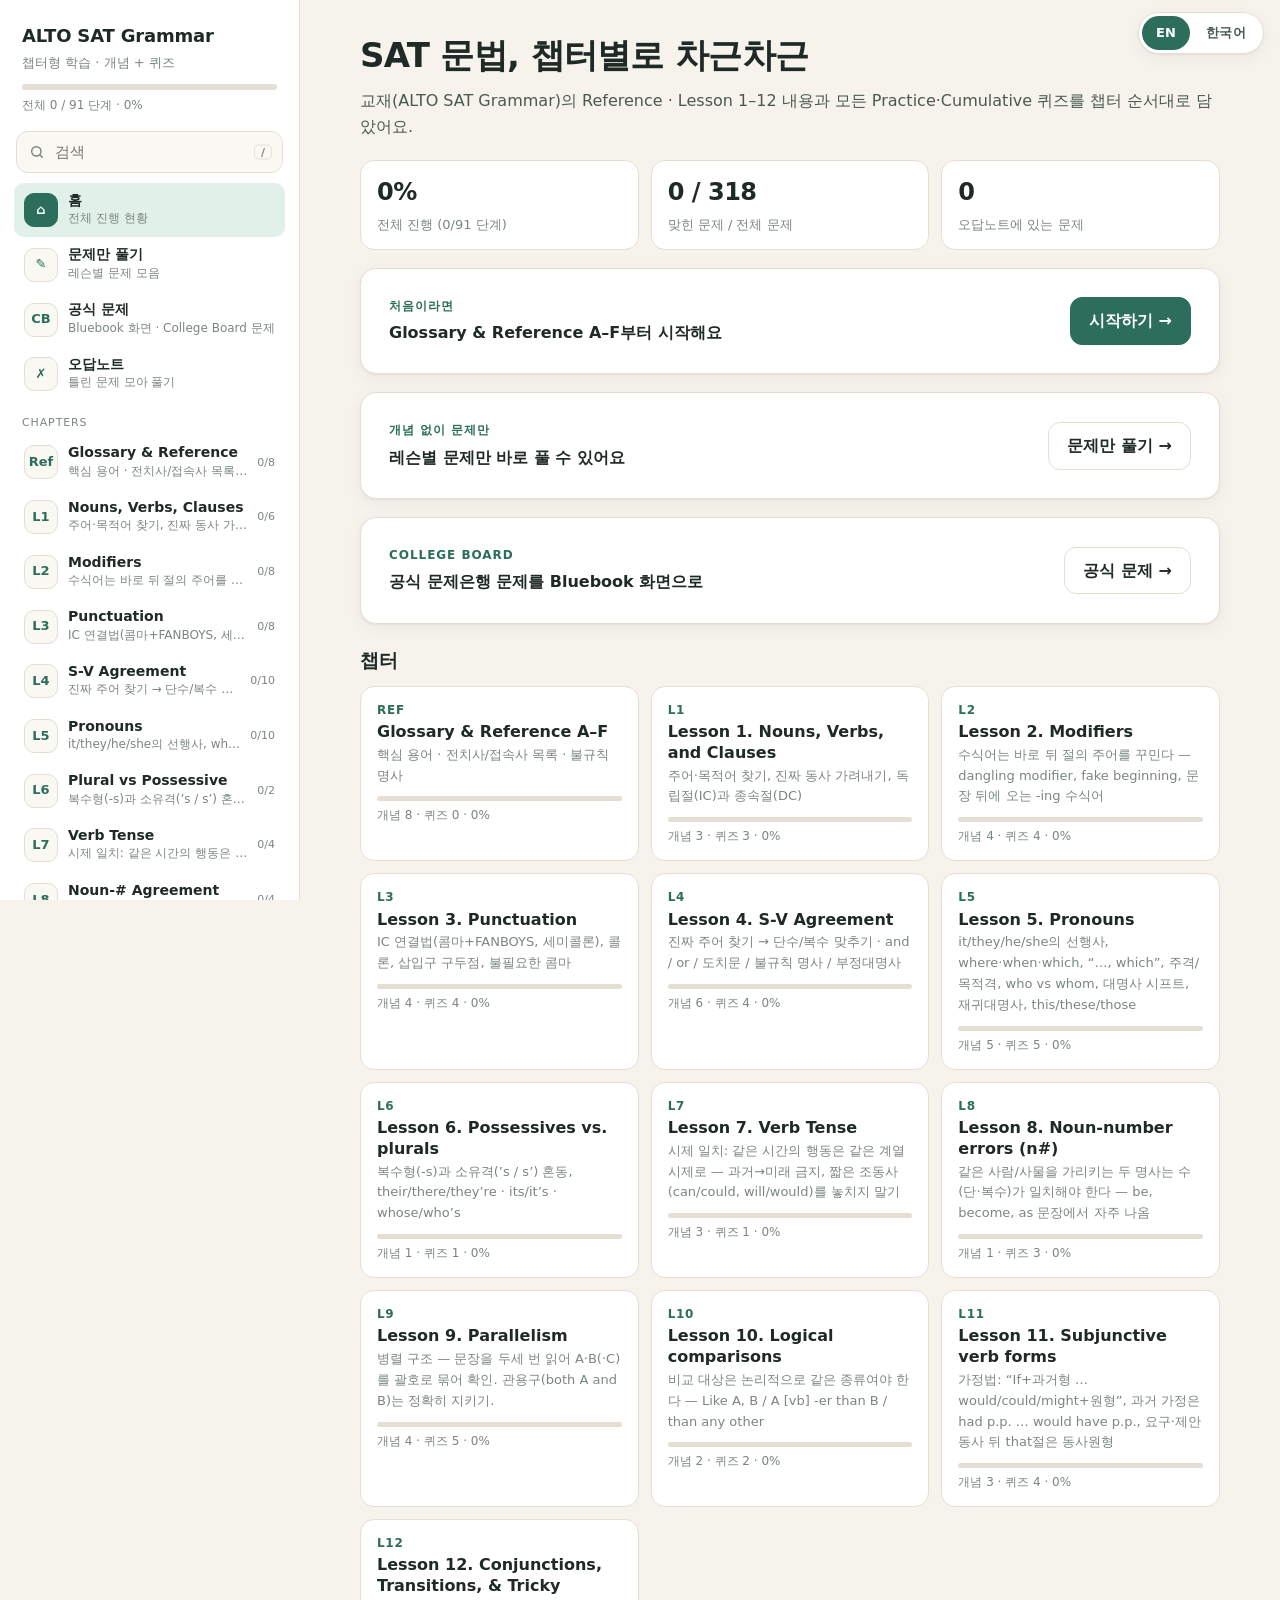
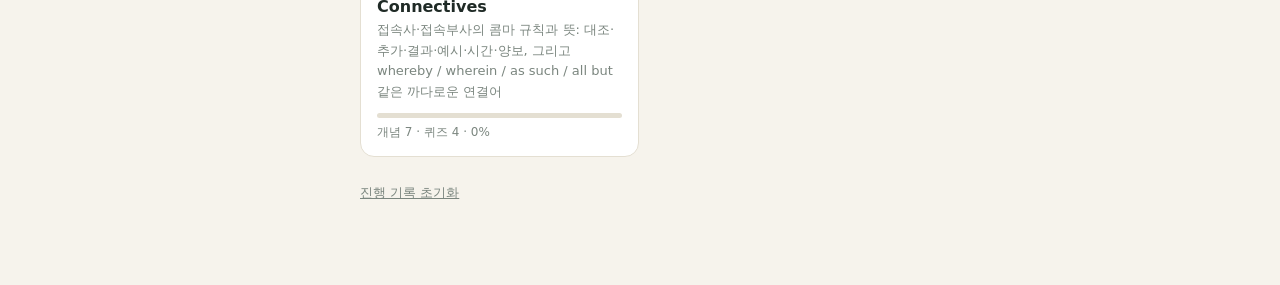
==== commit 1eca244b: "Add Bluebook-style practice page with live College Board questions New bluebook/ page loads Reading " ====
--- a/index.html
+++ b/index.html
@@ -3,8 +3,9 @@
 <head>
 <meta charset="utf-8">
 <meta name="viewport" content="width=device-width, initial-scale=1">
+<meta name="robots" content="noindex, nofollow, noarchive">
 <title>ALTO SAT Grammar 챕터 학습</title>
-<link rel="stylesheet" href="css/style.css?v=3">
+<link rel="stylesheet" href="css/style.css?v=5">
 </head>
 <body>
 <button id="menuBtn" class="menu-btn" aria-label="메뉴 열기">☰</button>
@@ -46,6 +47,6 @@
 <script src="data/ko/ch10.js"></script>
 <script src="data/ko/ch11.js"></script>
 <script src="data/ko/ch12.js"></script>
-<script src="js/app.js?v=3"></script>
+<script src="js/app.js?v=5"></script>
 </body>
 </html>
--- a/css/style.css
+++ b/css/style.css
@@ -407,6 +407,8 @@
 .sr-ans { padding: 0 0 12px; font-family: var(--serif); font-size: 15.5px; line-height: 1.6; }
 .sr-why { font: 14px/1.55 var(--sans); color: var(--ink-2); margin-top: 4px; }
 .sr-more { color: var(--muted); font-size: 13px; padding: 4px 2px; }
+.sr-loose { margin-top: 26px; border-top: 1px dashed var(--line); padding-top: 4px; }
+.sr-loose > summary { cursor: pointer; padding: 12px 2px; font-size: 14px; font-weight: 600; color: var(--ink-2); }
 mark.sh, .content mark.sh { background: var(--hl-o); color: inherit; border-radius: 3px; padding: 0 1px; }
 .blk.hit { border-radius: 10px; animation: hitflash 2.6s ease-out 1; }
 @keyframes hitflash {
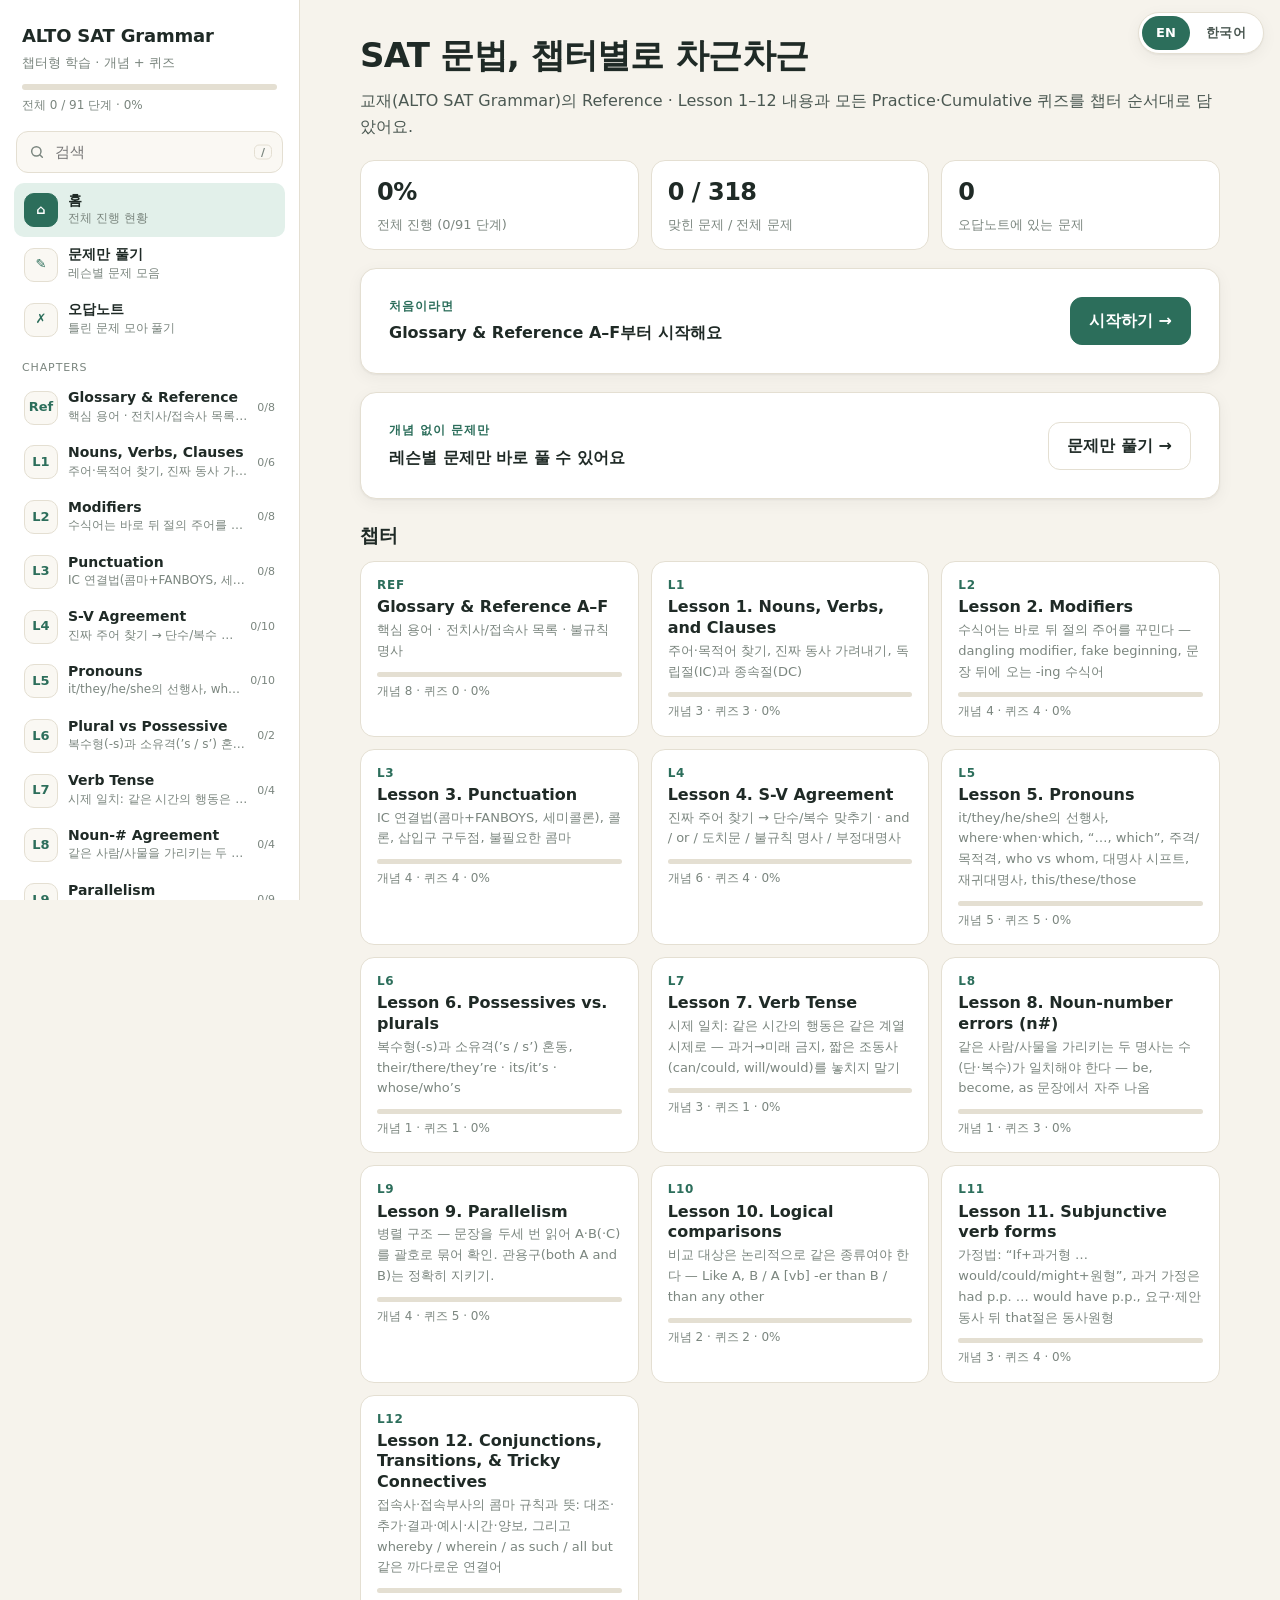
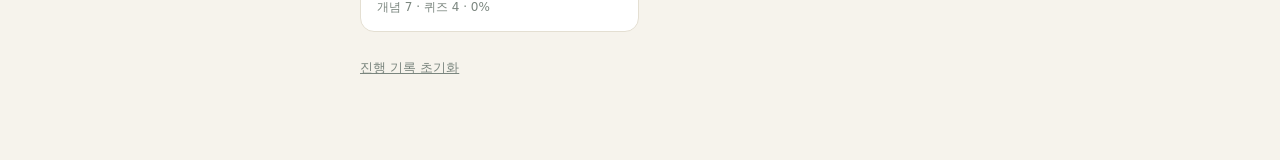
==== commit d4c32c70: "Remove the Bluebook practice page and its links The page now lives in its own repository (sat-bluebo" ====
--- a/index.html
+++ b/index.html
@@ -5,7 +5,7 @@
 <meta name="viewport" content="width=device-width, initial-scale=1">
 <meta name="robots" content="noindex, nofollow, noarchive">
 <title>ALTO SAT Grammar 챕터 학습</title>
-<link rel="stylesheet" href="css/style.css?v=5">
+<link rel="stylesheet" href="css/style.css?v=6">
 </head>
 <body>
 <button id="menuBtn" class="menu-btn" aria-label="메뉴 열기">☰</button>
@@ -47,6 +47,6 @@
 <script src="data/ko/ch10.js"></script>
 <script src="data/ko/ch11.js"></script>
 <script src="data/ko/ch12.js"></script>
-<script src="js/app.js?v=5"></script>
+<script src="js/app.js?v=6"></script>
 </body>
 </html>
